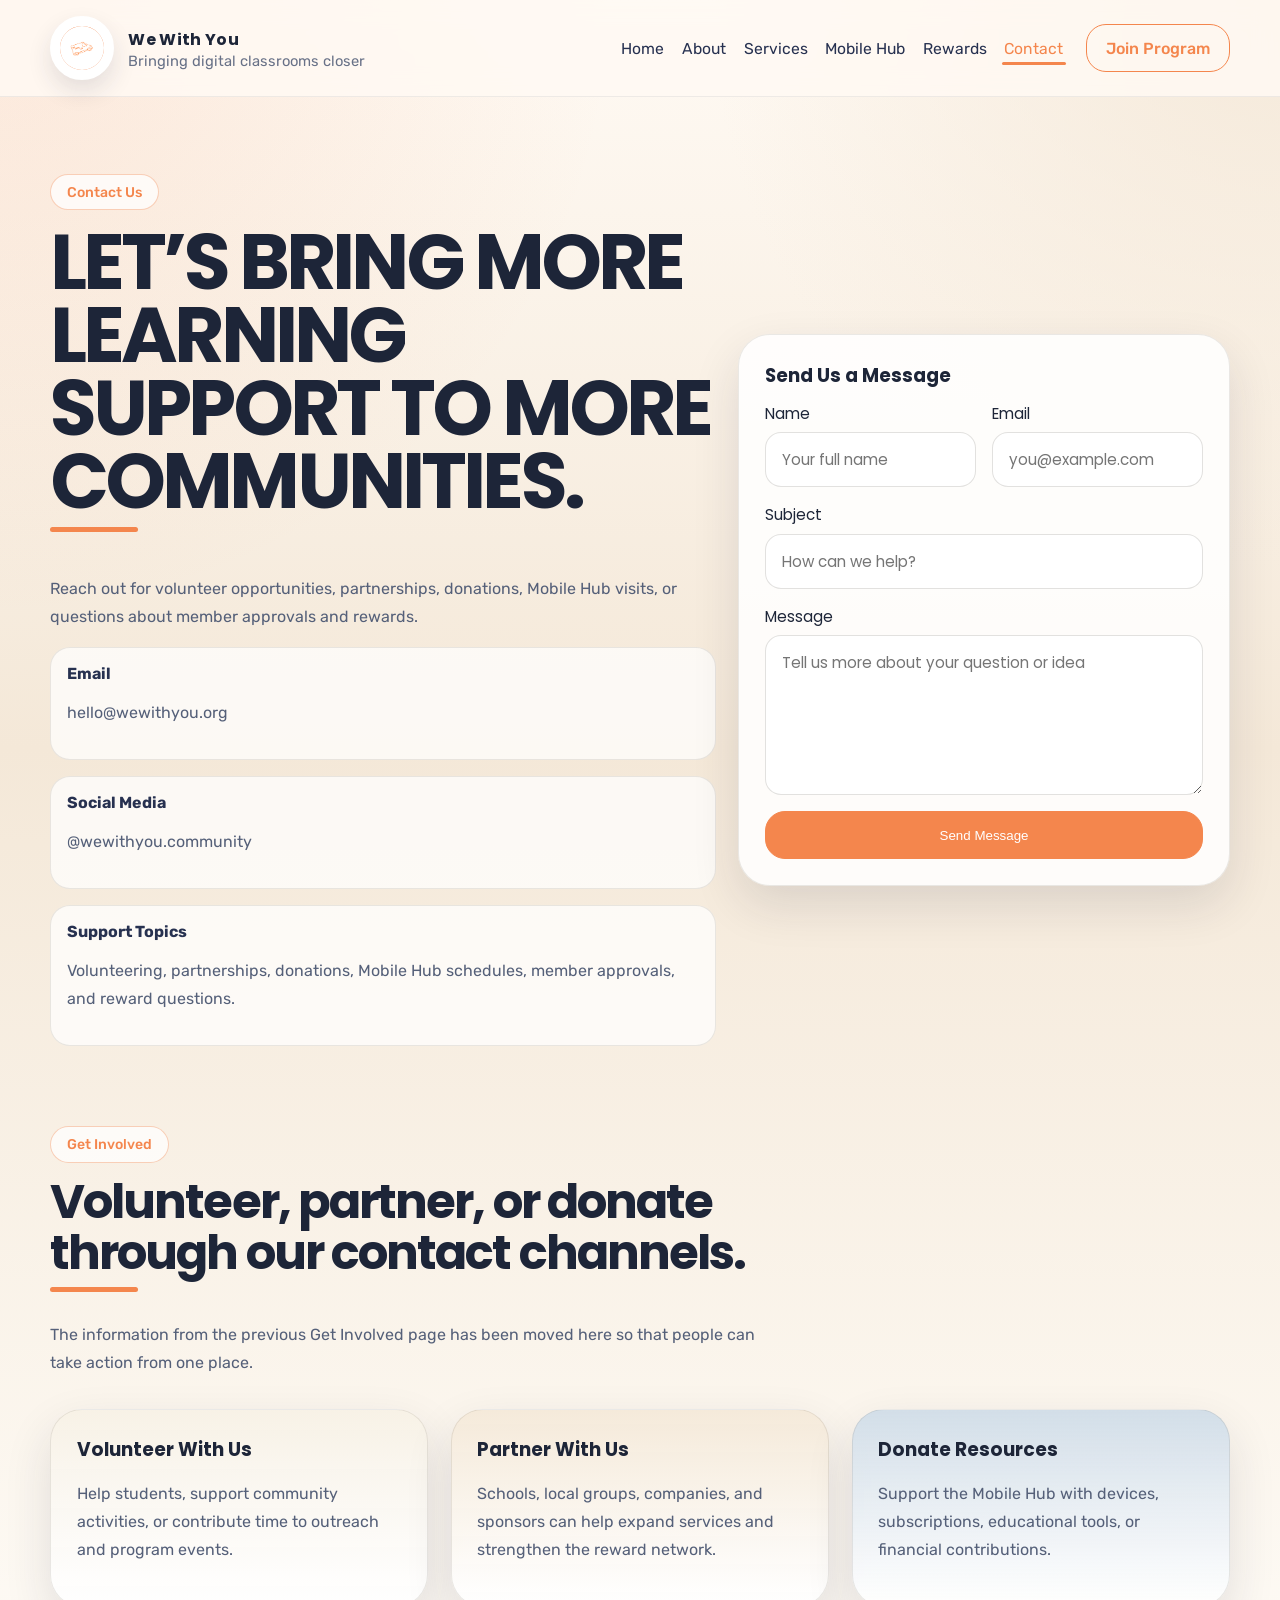
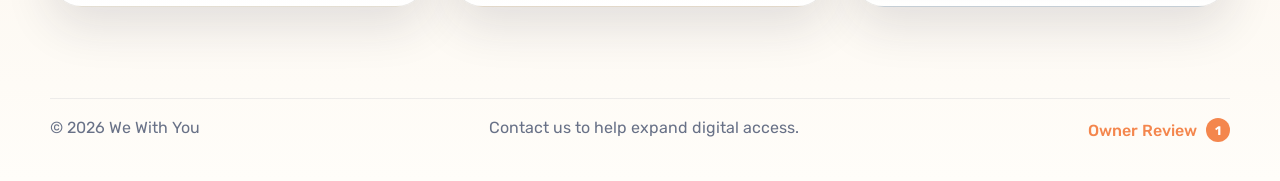
==== contact.html @ 1a8a57bb "Add files via upload" ====
<!DOCTYPE html>
<html lang="en">
<head>
  <meta charset="UTF-8">
  <meta name="viewport" content="width=device-width, initial-scale=1.0">
  <title>We With You | Contact Us</title>
  <meta
    name="description"
    content="Contact We With You for partnerships, volunteering, donations, Mobile Hub visits, and member support."
  >
  <link rel="stylesheet" href="style.css">
</head>
<body>
  <header class="site-header">
    <div class="container nav-row">
      <a class="brand" href="index.html" aria-label="We With You home">
        <div class="brand-mark"><img src="logo.png" alt="We With You Logo"></div>
        <div class="brand-copy">
          <strong>We With You</strong>
          <span>Bringing digital classrooms closer</span>
        </div>
      </a>
      <button class="nav-toggle" type="button" aria-expanded="false" aria-label="Toggle navigation">
        <span class="nav-toggle-box">
          <span></span>
          <span></span>
          <span></span>
        </span>
      </button>
      <div class="nav-panel">
        <nav class="site-nav" aria-label="Primary navigation">
          <a href="index.html">Home</a>
          <a href="about.html">About</a>
          <a href="services.html">Services</a>
          <a href="mobile-hub.html">Mobile Hub</a>
          <a href="rewards.html">Rewards</a>
          <a class="active" href="contact.html">Contact</a>
        </nav>
        <a class="nav-cta" href="sign-in.html">Join Program</a>
      </div>
    </div>
  </header>

  <main>
    <section class="page-hero">
      <div class="container contact-layout">
        <div>
          <span class="eyebrow">Contact Us</span>
          <h1>Let’s bring more learning support to more communities.</h1>
          <p>
            Reach out for volunteer opportunities, partnerships, donations, Mobile Hub visits, or questions about member
            approvals and rewards.
          </p>
          <div class="contact-list">
            <div class="contact-item">
              <strong>Email</strong>
              <p>hello@wewithyou.org</p>
            </div>
            <div class="contact-item">
              <strong>Social Media</strong>
              <p>@wewithyou.community</p>
            </div>
            <div class="contact-item">
              <strong>Support Topics</strong>
              <p>Volunteering, partnerships, donations, Mobile Hub schedules, member approvals, and reward questions.</p>
            </div>
          </div>
        </div>

        <div class="card">
          <h3>Send Us a Message</h3>
          <form onsubmit="event.preventDefault()">
            <div class="field-row">
              <label>
                Name
                <input type="text" name="name" placeholder="Your full name">
              </label>
              <label>
                Email
                <input type="email" name="email" placeholder="you@example.com">
              </label>
            </div>
            <label>
              Subject
              <input type="text" name="subject" placeholder="How can we help?">
            </label>
            <label>
              Message
              <textarea name="message" placeholder="Tell us more about your question or idea"></textarea>
            </label>
            <button class="button button-primary" type="submit">Send Message</button>
          </form>
        </div>
      </div>
    </section>

    <section>
      <div class="container">
        <div class="section-intro">
          <span class="eyebrow">Get Involved</span>
          <h2>Volunteer, partner, or donate through our contact channels.</h2>
          <p>
            The information from the previous Get Involved page has been moved here so that people can take action from
            one place.
          </p>
        </div>

        <div class="cta-grid">
          <article class="card accent-sage">
            <h3>Volunteer With Us</h3>
            <p>Help students, support community activities, or contribute time to outreach and program events.</p>
          </article>
          <article class="card accent-peach">
            <h3>Partner With Us</h3>
            <p>Schools, local groups, companies, and sponsors can help expand services and strengthen the reward network.</p>
          </article>
          <article class="card accent-blue">
            <h3>Donate Resources</h3>
            <p>Support the Mobile Hub with devices, subscriptions, educational tools, or financial contributions.</p>
          </article>
        </div>
      </div>
    </section>
  </main>

  <footer class="site-footer">
    <div class="container footer-row">
      <div>© 2026 We With You</div>
      <div>Contact us to help expand digital access.</div>
    </div>
  </footer>
  <script src="script.js"></script>
</body>
</html>
---- style.css ----
@import url("https://fonts.googleapis.com/css2?family=Poppins:wght@400;700;800&family=Rubik:wght@400;500;700&display=swap");

:root {
  --main-orange: oklch(73.076% 0.1522 46.516);
  --light-orange: #f4a176;
  --title-blue: #1d2538;
  --text-blue: #273150;
  --bg-bisque: #f4e8d8;
  --paper: #fffdf9;
  --paper-soft: #f9f1e6;
  --line: rgba(39, 49, 80, 0.14);
  --shadow: 0 1.2rem 3rem rgba(29, 37, 56, 0.12);
  --radius-xl: 2.4rem;
  --radius-lg: 2rem;
  --radius-md: 1.25rem;
  --max-width: 1180px;
}

* {
  box-sizing: border-box;
}

html {
  scroll-behavior: smooth;
}

body {
  margin: 0;
  font-family: "Rubik", sans-serif;
  color: var(--text-blue);
  background:
    radial-gradient(circle at top left, rgba(244, 161, 118, 0.18), transparent 28%),
    radial-gradient(circle at top right, rgba(244, 232, 216, 0.95), transparent 26%),
    linear-gradient(180deg, #fffaf4 0%, var(--bg-bisque) 42%, #fffdf9 100%);
}

img {
  display: block;
  max-width: 100%;
}

a {
  color: inherit;
  text-decoration: none;
}

.container {
  width: min(var(--max-width), calc(100% - 2rem));
  margin: 0 auto;
}

.site-header {
  position: sticky;
  top: 0;
  z-index: 20;
  backdrop-filter: blur(12px);
  background: rgba(255, 250, 244, 0.84);
  border-bottom: 1px solid rgba(39, 49, 80, 0.08);
}

.nav-row {
  display: flex;
  align-items: center;
  justify-content: space-between;
  gap: 1rem;
  padding: 1rem 0;
}

.brand {
  display: flex;
  align-items: center;
  gap: 0.9rem;
}

.brand-mark {
  width: 64px;
  height: 64px;
  border-radius: 50%;
  background: var(--main-orange);
  border: 10px solid #fff;
  color: #fff;
  font-family: "Poppins", sans-serif;
  font-weight: 700;
  display: grid;
  place-items: center;
  box-shadow: 0 0.7rem 1.5rem rgba(29, 37, 56, 0.12);
}

.brand-mark img {
  width: 100%;
  height: 100%;
  object-fit: cover;
  border-radius: 50%;
}

.brand-copy strong {
  display: block;
  color: var(--title-blue);
  font-family: "Poppins", sans-serif;
  font-size: 1rem;
  letter-spacing: 0.02em;
}

.brand-copy span {
  display: block;
  color: #687187;
  font-size: 0.92rem;
}

.site-nav {
  display: flex;
  flex-wrap: wrap;
  justify-content: center;
  gap: 0.8rem;
}

.nav-panel {
  display: flex;
  align-items: center;
  gap: 1.25rem;
  margin-left: auto;
}

.site-nav a {
  position: relative;
  padding: 0.45rem 0.15rem;
  color: var(--text-blue);
  font-size: 0.98rem;
  transition: color 0.25s ease;
}

.site-nav a::after {
  content: "";
  position: absolute;
  left: 0;
  bottom: 0;
  width: 0;
  height: 3px;
  border-radius: 999px;
  background: var(--main-orange);
  transition: width 0.25s ease;
}

.site-nav a:hover,
.site-nav a:focus-visible,
.site-nav a.active {
  color: var(--main-orange);
}

.site-nav a:hover::after,
.site-nav a:focus-visible::after,
.site-nav a.active::after {
  width: 100%;
}

.nav-cta {
  display: inline-flex;
  align-items: center;
  justify-content: center;
  min-height: 48px;
  padding: 0.8rem 1.2rem;
  border-radius: 20px;
  border: 1px solid var(--main-orange);
  color: var(--main-orange);
  font-weight: 500;
  transition: background-color 0.25s ease, color 0.25s ease, transform 0.2s ease;
}

.nav-cta:hover,
.nav-cta:focus-visible {
  background: var(--main-orange);
  color: #fff;
  transform: translateY(-1px);
}

.nav-toggle {
  display: none;
  align-items: center;
  justify-content: center;
  width: 52px;
  height: 52px;
  margin-left: auto;
  border: 1px solid rgba(244, 134, 77, 0.35);
  border-radius: 18px;
  background: rgba(255, 255, 255, 0.86);
  color: var(--title-blue);
  cursor: pointer;
  transition: border-color 0.2s ease, background-color 0.2s ease, transform 0.2s ease;
}

.nav-toggle:hover,
.nav-toggle:focus-visible {
  border-color: var(--main-orange);
  background: rgba(244, 134, 77, 0.08);
  transform: translateY(-1px);
}

.nav-toggle-box {
  display: inline-grid;
  gap: 5px;
}

.nav-toggle-box span {
  display: block;
  width: 22px;
  height: 2px;
  border-radius: 999px;
  background: currentColor;
  transition: transform 0.2s ease, opacity 0.2s ease;
}

.nav-row.nav-open .nav-toggle-box span:nth-child(1) {
  transform: translateY(7px) rotate(45deg);
}

.nav-row.nav-open .nav-toggle-box span:nth-child(2) {
  opacity: 0;
}

.nav-row.nav-open .nav-toggle-box span:nth-child(3) {
  transform: translateY(-7px) rotate(-45deg);
}

.page-hero,
.hero {
  padding: 4.8rem 0 3.6rem;
}

.hero-grid,
.split-layout,
.feature-grid,
.cta-grid,
.contact-layout,
.info-grid,
.steps-grid,
.reward-grid,
.list-grid {
  display: grid;
  gap: 1.4rem;
}

.hero-grid,
.split-layout,
.contact-layout {
  grid-template-columns: 1.15fr 0.85fr;
  align-items: center;
}

.feature-grid,
.cta-grid,
.steps-grid,
.reward-grid {
  grid-template-columns: repeat(3, minmax(0, 1fr));
}

.info-grid,
.list-grid {
  grid-template-columns: repeat(2, minmax(0, 1fr));
}

.eyebrow {
  display: inline-flex;
  align-items: center;
  padding: 0.55rem 1rem;
  border-radius: 999px;
  border: 1px solid rgba(244, 161, 118, 0.5);
  background: rgba(255, 255, 255, 0.74);
  color: var(--main-orange);
  font-size: 0.88rem;
  font-weight: 500;
}

h1,
h2,
h3,
h4 {
  margin-top: 0;
  color: var(--title-blue);
  font-family: "Poppins", sans-serif;
}

.hero h1,
.page-hero h1 {
  position: relative;
  display: inline-block;
  margin: 1rem 0 1rem;
  padding-bottom: 0.7rem;
  font-size: clamp(2.75rem, 6vw, 5rem);
  line-height: 0.95;
  letter-spacing: -0.05em;
  text-transform: uppercase;
}

.hero h1::after,
.page-hero h1::after,
.section-intro h2::after {
  content: "";
  display: block;
  width: 5.5rem;
  height: 0.32rem;
  margin-top: 0.55rem;
  border-radius: 999px;
  background: var(--main-orange);
}

.hero h2,
.page-hero h2 {
  margin: 0 0 1rem;
  font-size: clamp(1.1rem, 2vw, 1.5rem);
  color: var(--text-blue);
  font-family: "Rubik", sans-serif;
  font-weight: 500;
}

.hero p,
.page-hero p,
.section-intro p,
.card p,
.card li,
.contact-item p {
  color: #556079;
  line-height: 1.75;
}

.hero-actions {
  display: flex;
  flex-wrap: wrap;
  gap: 0.9rem;
  margin-top: 1.7rem;
}

.button {
  display: inline-flex;
  align-items: center;
  justify-content: center;
  min-height: 48px;
  padding: 0.8rem 1.2rem;
  border-radius: 20px;
  border: 1px solid var(--main-orange);
  color: var(--main-orange);
  font-weight: 500;
  transition: background-color 0.25s ease, color 0.25s ease, transform 0.2s ease;
}

.button:hover,
.button:focus-visible {
  background: var(--main-orange);
  color: #fff;
  transform: translateY(-1px);
}

.button-primary {
  background: var(--main-orange);
  border-color: var(--main-orange);
  color: #fff;
}

.button-primary:hover,
.button-primary:focus-visible {
  background: #fff;
  border-color: var(--main-orange);
  color: var(--main-orange);
}

.button-secondary {
  background: transparent;
  border-color: var(--main-orange);
  color: var(--main-orange);
}

.button-secondary:hover,
.button-secondary:focus-visible {
  background: var(--main-orange);
  border-color: var(--main-orange);
  color: #fff;
}

.visual-stack {
  position: relative;
  min-height: 520px;
}

.card,
.photo-card,
.stat-card,
.wide-banner {
  border-radius: var(--radius-lg);
  box-shadow: var(--shadow);
}

.card,
.stat-card {
  border: 1px solid rgba(122, 117, 109, 0.16);
  background: rgba(255, 255, 255, 0.86);
}

.card {
  padding: 1.6rem;
}

.photo-card {
  overflow: hidden;
  border: 3px solid rgba(122, 117, 109, 0.28);
  background: #fff;
}

.photo-card img {
  width: 100%;
  height: 100%;
  object-fit: cover;
}

.photo-main {
  position: absolute;
  inset: 3rem 2.4rem 4.2rem 0;
}

.photo-top {
  position: absolute;
  top: 0;
  right: 0;
  width: 44%;
  height: 172px;
  transform: rotate(4deg);
}

.photo-bottom {
  position: absolute;
  right: 1rem;
  bottom: 0;
  width: 48%;
  height: 185px;
  transform: rotate(-4deg);
}

.overlay-note {
  position: absolute;
  left: 1rem;
  right: 1rem;
  bottom: 1rem;
  padding: 0.9rem 1rem;
  border-radius: 1rem;
  color: #fff;
  font-weight: 500;
  background: linear-gradient(180deg, rgba(29, 37, 56, 0.16), rgba(29, 37, 56, 0.86));
}

.stat-card {
  position: absolute;
  left: 1.25rem;
  bottom: 0.8rem;
  padding: 1rem 1.1rem;
}

.stat-card strong {
  display: block;
  color: var(--main-orange);
  font-family: "Poppins", sans-serif;
  font-size: 1.12rem;
}

section {
  padding: 1.4rem 0 4.2rem;
}

.section-intro {
  max-width: 720px;
  margin-bottom: 2rem;
}

.section-intro h2 {
  display: inline-block;
  margin: 0.9rem 0 0.8rem;
  font-size: clamp(2rem, 4vw, 3rem);
  line-height: 1.05;
  letter-spacing: -0.04em;
}

.card h3,
.card h4 {
  margin-bottom: 0.75rem;
}

.card ul {
  margin: 0;
  padding-left: 1.1rem;
}

.accent-orange {
  background: linear-gradient(180deg, rgba(244, 134, 77, 0.14), rgba(255, 255, 255, 0.92));
}

.accent-blue {
  background: linear-gradient(180deg, rgba(195, 213, 230, 0.72), rgba(255, 255, 255, 0.92));
}

.accent-peach {
  background: linear-gradient(180deg, rgba(244, 232, 216, 0.92), rgba(255, 255, 255, 0.95));
}

.accent-sage {
  background: linear-gradient(180deg, rgba(247, 241, 230, 0.94), rgba(255, 255, 255, 0.96));
}

.step-card {
  position: relative;
  padding-top: 4.6rem;
}

.step-badge {
  position: absolute;
  top: 1.25rem;
  left: 1.25rem;
  display: grid;
  place-items: center;
  width: 48px;
  height: 48px;
  border-radius: 15px;
  background: var(--main-orange);
  color: #fff;
  font-family: "Poppins", sans-serif;
  font-weight: 700;
}

.wide-banner {
  padding: 2rem;
  background: linear-gradient(135deg, var(--title-blue), #2a3552);
  color: #fff;
}

.wide-banner p {
  color: rgba(255, 255, 255, 0.82);
}

.quote {
  margin: 0;
  color: #fff;
  font-family: "Poppins", sans-serif;
  font-size: clamp(1.45rem, 2vw, 2rem);
  line-height: 1.3;
}

.contact-list {
  display: grid;
  gap: 1rem;
}

.contact-item {
  padding: 1rem;
  border-radius: var(--radius-md);
  border: 1px solid rgba(122, 117, 109, 0.16);
  background: rgba(255, 255, 255, 0.72);
}

form {
  display: grid;
  gap: 1rem;
}

.field-row {
  display: grid;
  grid-template-columns: repeat(2, minmax(0, 1fr));
  gap: 1rem;
}

label {
  display: grid;
  gap: 0.45rem;
  color: var(--title-blue);
  font-family: "Poppins", sans-serif;
  font-size: 0.95rem;
}

input,
textarea {
  width: 100%;
  padding: 0.95rem 1rem;
  border: 1px solid rgba(122, 117, 109, 0.22);
  border-radius: 1rem;
  background: rgba(255, 255, 255, 0.96);
  color: var(--text-blue);
  font: inherit;
}

input:focus,
textarea:focus {
  outline: 2px solid rgba(244, 161, 118, 0.35);
  border-color: var(--light-orange);
}

textarea {
  min-height: 160px;
  resize: vertical;
}

.site-footer {
  padding: 1.5rem 0 2.4rem;
  color: #687187;
}

.footer-row {
  display: flex;
  flex-wrap: wrap;
  justify-content: space-between;
  gap: 1rem;
  padding-top: 1.2rem;
  border-top: 1px solid rgba(39, 49, 80, 0.08);
}

@media (max-width: 1024px) {
  .hero-grid,
  .split-layout,
  .feature-grid,
  .cta-grid,
  .contact-layout,
  .info-grid,
  .steps-grid,
  .reward-grid,
  .list-grid {
    grid-template-columns: 1fr;
  }

  .nav-row {
    flex-wrap: wrap;
  }

  .nav-toggle {
    display: inline-flex;
  }

  .nav-panel {
    display: none;
    order: 3;
    width: 100%;
    flex-direction: column;
    align-items: stretch;
    gap: 1rem;
    padding-top: 1rem;
    border-top: 1px solid rgba(39, 49, 80, 0.08);
  }

  .nav-row.nav-open .nav-panel {
    display: flex;
  }

  .site-nav {
    width: 100%;
    flex-direction: column;
    align-items: stretch;
    justify-content: flex-start;
    gap: 0.2rem;
  }

  .site-nav a {
    width: 100%;
    padding: 0.85rem 0;
  }

  .site-nav a::after {
    display: none;
  }

  .nav-cta {
    width: 100%;
  }

  .visual-stack {
    min-height: 430px;
  }
}

@media (max-width: 720px) {
  .hero-actions,
  .field-row,
  .footer-row {
    display: grid;
    grid-template-columns: 1fr;
  }

  .nav-cta {
    width: 100%;
  }

  .hero,
  .page-hero {
    padding-top: 3rem;
  }

  .hero h1,
  .page-hero h1 {
    font-size: clamp(2.4rem, 12vw, 3.9rem);
  }

  .visual-stack {
    min-height: 390px;
  }

  .photo-main {
    inset: 2rem 0.5rem 4.2rem 0;
  }

  .photo-top {
    width: 50%;
  }

  .photo-bottom {
    width: 56%;
  }
}

.member-overline {
  margin: 0 0 0.35rem;
  color: var(--main-orange);
  font-size: 0.85rem;
  font-weight: 500;
  letter-spacing: 0.02em;
  text-transform: uppercase;
}

.member-banner-root,
.owner-stats,
.queue-columns,
.activity-list,
.reward-store-grid,
.reward-history-grid,
.contribution-grid,
.auth-layout {
  display: grid;
  gap: 1.4rem;
}

.member-banner {
  display: flex;
  justify-content: space-between;
  gap: 1.4rem;
  padding: 1.4rem 1.6rem;
  border: 1px solid rgba(122, 117, 109, 0.16);
  border-radius: var(--radius-lg);
  background: rgba(255, 255, 255, 0.9);
  box-shadow: var(--shadow);
}

.member-profile {
  display: flex;
  align-items: center;
  gap: 1rem;
}

.member-avatar {
  display: grid;
  place-items: center;
  width: 72px;
  height: 72px;
  overflow: hidden;
  border-radius: 50%;
  background: linear-gradient(135deg, var(--main-orange), var(--light-orange));
  color: #fff;
  font-family: "Poppins", sans-serif;
  font-weight: 700;
  font-size: 1.1rem;
}

.member-avatar img {
  width: 100%;
  height: 100%;
  object-fit: cover;
}

.member-meta h3,
.points-overview h3,
.status-panel h3,
.queue-card-head h3 {
  margin-bottom: 0.35rem;
}

.member-meta p,
.points-overview p,
.status-panel p,
.queue-card-head p {
  margin: 0;
}

.points-overview {
  position: relative;
  text-align: right;
}

.points-total-wrap {
  position: relative;
  display: inline-flex;
  align-items: center;
  justify-content: flex-end;
  min-width: 160px;
  margin: 0.2rem 0 0.8rem auto;
}

.points-total-wrap strong {
  color: var(--title-blue);
  font-family: "Poppins", sans-serif;
  font-size: clamp(2rem, 4vw, 3rem);
  line-height: 1;
}

.points-delta-stack {
  position: absolute;
  left: -1.8rem;
  display: grid;
  gap: 0.35rem;
}

.points-delta {
  position: absolute;
  left: 0;
  padding: 0.2rem 0.55rem;
  border-radius: 999px;
  font-size: 0.86rem;
  font-weight: 700;
  opacity: 0;
  animation: pointsFloat 1.4s ease forwards;
}

.points-delta.positive {
  background: rgba(40, 168, 69, 0.14);
  color: #1f8d3c;
}

.points-delta.negative {
  background: rgba(220, 53, 69, 0.12);
  color: #cc2b3c;
}

@keyframes pointsFloat {
  0% {
    opacity: 0;
    transform: translateY(6px);
  }
  15% {
    opacity: 1;
  }
  100% {
    opacity: 0;
    transform: translateY(-26px);
  }
}

.member-quick-actions,
.card-actions,
.guest-actions,
.modal-actions {
  display: flex;
  flex-wrap: wrap;
  gap: 0.75rem;
}

.compact-button {
  min-height: 44px;
  padding: 0.72rem 1rem;
}

.guest-banner,
.status-panel {
  align-items: center;
}

.status-panel,
.empty-state {
  padding: 1.35rem 1.5rem;
  border: 1px solid rgba(122, 117, 109, 0.16);
  border-radius: var(--radius-lg);
  background: rgba(255, 255, 255, 0.86);
  box-shadow: var(--shadow);
}

.detail-list {
  display: grid;
  grid-template-columns: repeat(2, minmax(0, 1fr));
  gap: 0.85rem 1rem;
  margin: 1rem 0;
}

.detail-list div {
  display: grid;
  gap: 0.25rem;
}

.detail-list strong {
  color: var(--title-blue);
  font-family: "Poppins", sans-serif;
  font-size: 0.9rem;
}

.status-chip,
.point-pill {
  display: inline-flex;
  align-items: center;
  justify-content: center;
  width: fit-content;
  padding: 0.35rem 0.7rem;
  border-radius: 999px;
  font-size: 0.84rem;
  font-weight: 600;
}

.status-chip.open,
.point-pill {
  background: rgba(244, 134, 77, 0.14);
  color: var(--main-orange);
}

.status-chip.pending {
  background: rgba(255, 193, 7, 0.16);
  color: #946200;
}

.status-chip.approved {
  background: rgba(40, 168, 69, 0.14);
  color: #1f8d3c;
}

.status-chip.denied {
  background: rgba(220, 53, 69, 0.12);
  color: #cc2b3c;
}

.contribution-card,
.queue-card,
.reward-card,
.reward-history-card,
.activity-row {
  display: grid;
  gap: 1rem;
}

.contribution-card-head,
.queue-card-head,
.activity-main,
.activity-footer,
.reward-card-footer {
  display: flex;
  justify-content: space-between;
  gap: 1rem;
  align-items: flex-start;
}

.activity-meta {
  display: grid;
  gap: 0.35rem;
  text-align: right;
  color: #687187;
  font-size: 0.92rem;
}

.owner-stats {
  grid-template-columns: repeat(3, minmax(0, 1fr));
}

.owner-stat-card strong {
  display: block;
  margin-top: 0.5rem;
  color: var(--main-orange);
  font-family: "Poppins", sans-serif;
  font-size: 2.2rem;
}

.queue-columns,
.auth-layout {
  grid-template-columns: repeat(2, minmax(0, 1fr));
}

.auth-methods {
  display: inline-flex;
  padding: 0.35rem;
  border-radius: 999px;
  background: rgba(244, 232, 216, 0.88);
}

.auth-method-toggle {
  border: 0;
  background: transparent;
  color: var(--text-blue);
  padding: 0.7rem 1rem;
  border-radius: 999px;
  font: inherit;
  font-weight: 500;
}

.auth-method-toggle.active {
  background: #fff;
  color: var(--main-orange);
  box-shadow: 0 0.5rem 1rem rgba(29, 37, 56, 0.08);
}

.hidden {
  display: none !important;
}

.field-note {
  margin: 0;
  color: #687187;
  font-size: 0.9rem;
}

.owner-review-link {
  display: inline-flex;
  align-items: center;
  gap: 0.55rem;
  color: var(--main-orange);
  font-weight: 500;
}

.notification-badge {
  display: inline-grid;
  place-items: center;
  min-width: 24px;
  height: 24px;
  padding: 0 0.4rem;
  border-radius: 999px;
  background: var(--main-orange);
  color: #fff;
  font-size: 0.78rem;
  font-weight: 700;
}

#app-modal-root {
  position: fixed;
  inset: 0;
  z-index: 50;
  display: none;
}

#app-modal-root.is-open {
  display: block;
}

.app-modal-backdrop {
  position: absolute;
  inset: 0;
  background: rgba(29, 37, 56, 0.42);
}

.app-modal {
  position: relative;
  z-index: 1;
  width: min(540px, calc(100% - 2rem));
  margin: 12vh auto 0;
  padding: 1.5rem;
  border-radius: var(--radius-lg);
  background: #fff;
  box-shadow: 0 1.5rem 3rem rgba(29, 37, 56, 0.24);
}

.app-modal h3 {
  margin-bottom: 0.65rem;
}

.app-modal p {
  margin-top: 0;
  margin-bottom: 1.15rem;
  color: #556079;
  line-height: 1.7;
}

.modal-button {
  display: inline-flex;
  align-items: center;
  justify-content: center;
  min-height: 44px;
  padding: 0.72rem 1rem;
  border-radius: 16px;
  border: 1px solid var(--main-orange);
  font: inherit;
  font-weight: 500;
}

.modal-button-primary {
  background: var(--main-orange);
  color: #fff;
}

.modal-button-secondary {
  background: #fff;
  color: var(--main-orange);
}

@media (max-width: 1024px) {
  .member-banner,
  .contribution-card-head,
  .queue-card-head,
  .activity-main,
  .activity-footer,
  .reward-card-footer {
    flex-direction: column;
  }

  .points-overview {
    text-align: left;
  }

  .points-total-wrap {
    margin-left: 0;
  }

  .owner-stats,
  .queue-columns,
  .auth-layout {
    grid-template-columns: 1fr;
  }
}

@media (max-width: 720px) {
  .detail-list {
    grid-template-columns: 1fr;
  }

  .member-profile {
    align-items: flex-start;
  }
}
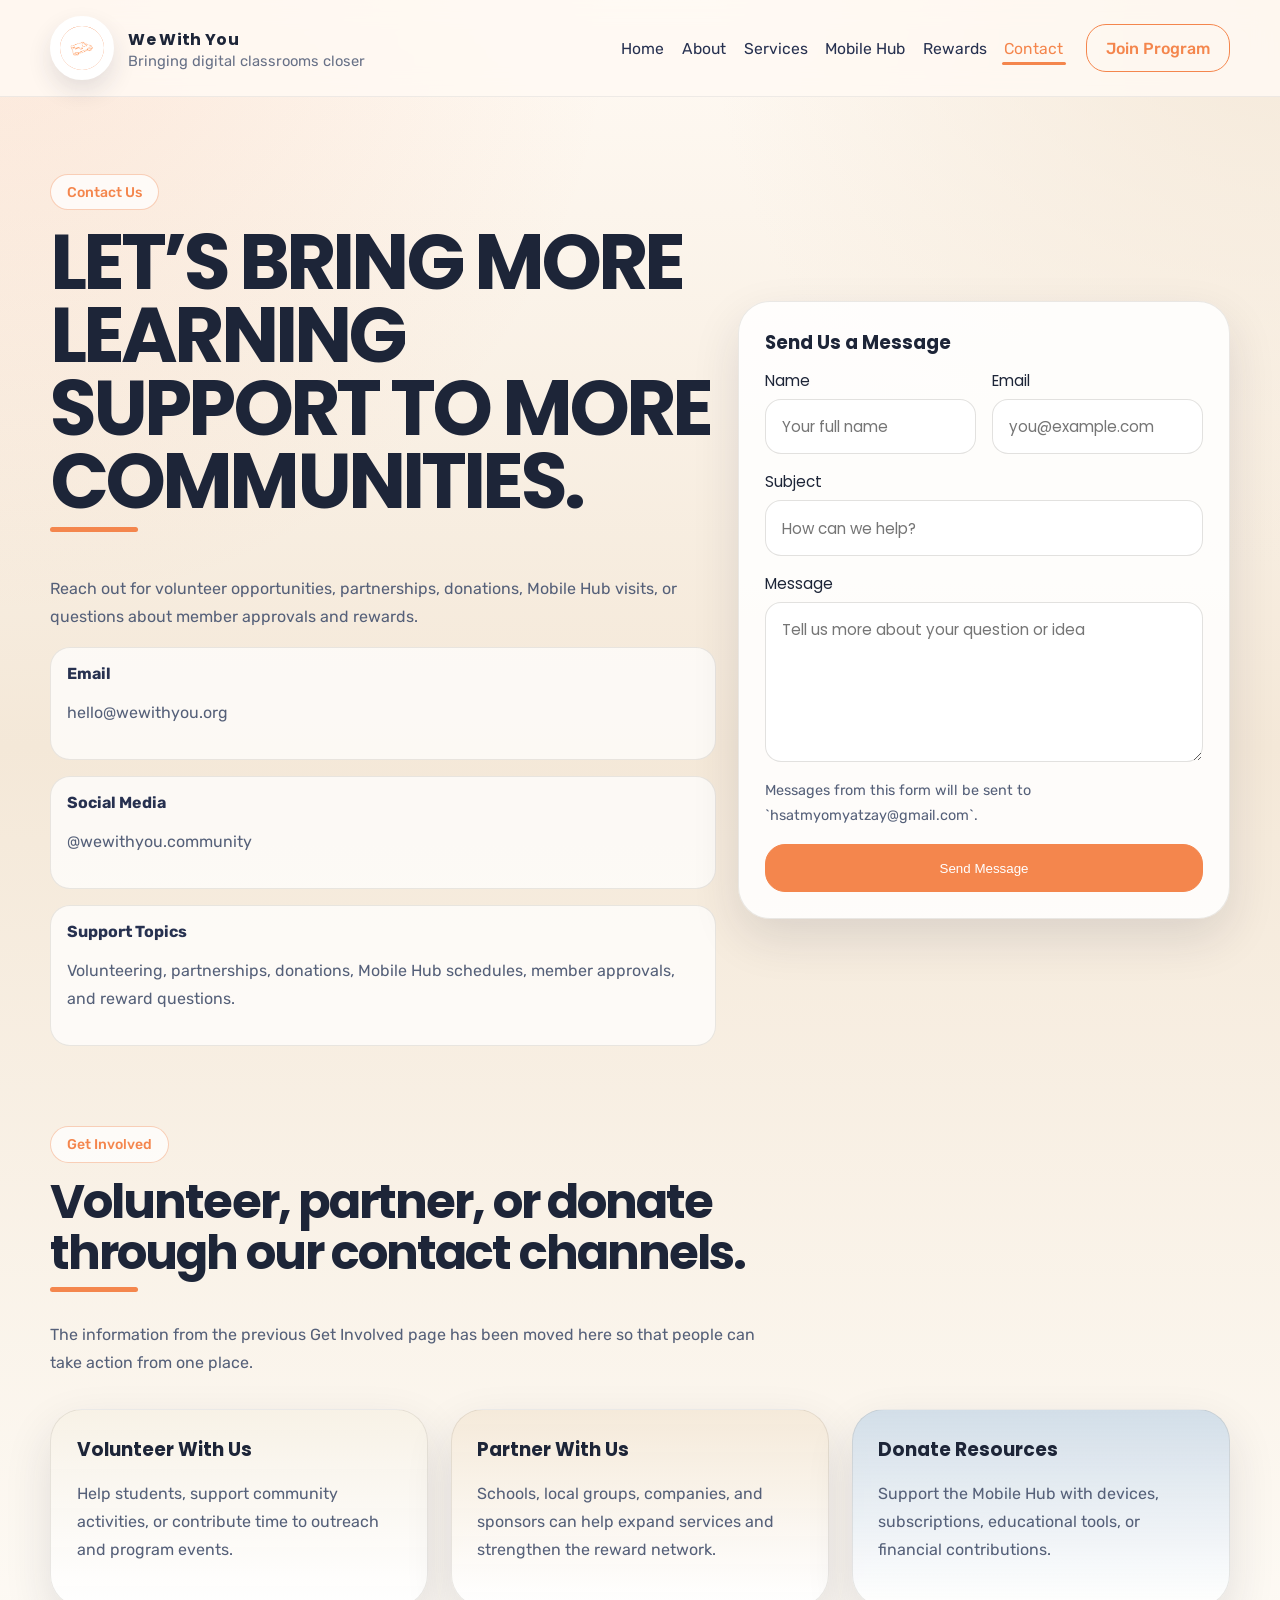
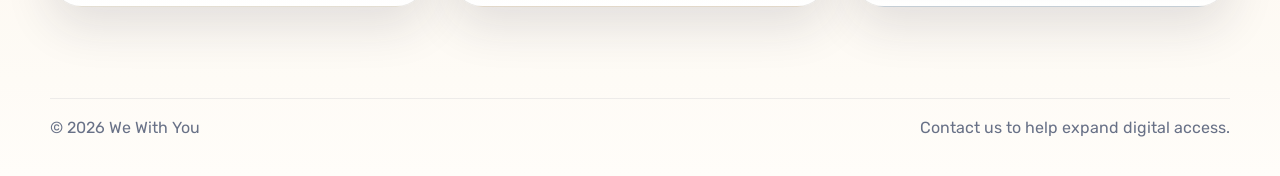
==== commit f4bce4db: "Add files via upload" ====
--- a/contact.html
+++ b/contact.html
@@ -69,7 +69,7 @@
 
         <div class="card">
           <h3>Send Us a Message</h3>
-          <form onsubmit="event.preventDefault()">
+          <form id="contact-form">
             <div class="field-row">
               <label>
                 Name
@@ -88,6 +88,7 @@
               Message
               <textarea name="message" placeholder="Tell us more about your question or idea"></textarea>
             </label>
+            <p class="field-note">Messages from this form will be sent to `hsatmyomyatzay@gmail.com`.</p>
             <button class="button button-primary" type="submit">Send Message</button>
           </form>
         </div>
--- a/style.css
+++ b/style.css
@@ -724,7 +724,9 @@
 .reward-store-grid,
 .reward-history-grid,
 .contribution-grid,
-.auth-layout {
+.auth-layout,
+.auth-shell,
+.auth-stack {
   display: grid;
   gap: 1.4rem;
 }
@@ -951,7 +953,7 @@
 }
 
 .owner-stats {
-  grid-template-columns: repeat(3, minmax(0, 1fr));
+  grid-template-columns: repeat(4, minmax(0, 1fr));
 }
 
 .owner-stat-card strong {
@@ -965,6 +967,30 @@
 .queue-columns,
 .auth-layout {
   grid-template-columns: repeat(2, minmax(0, 1fr));
+}
+
+.auth-shell {
+  grid-template-columns: 1.1fr 0.9fr;
+  align-items: start;
+}
+
+.auth-stack {
+  grid-template-columns: 1fr;
+}
+
+.auth-card,
+.auth-side-card {
+  align-self: start;
+}
+
+.auth-switch-text {
+  margin: 0;
+  color: #687187;
+}
+
+.auth-switch-text a {
+  color: var(--main-orange);
+  font-weight: 600;
 }
 
 .auth-methods {
@@ -1102,7 +1128,8 @@
 
   .owner-stats,
   .queue-columns,
-  .auth-layout {
+  .auth-layout,
+  .auth-shell {
     grid-template-columns: 1fr;
   }
 }
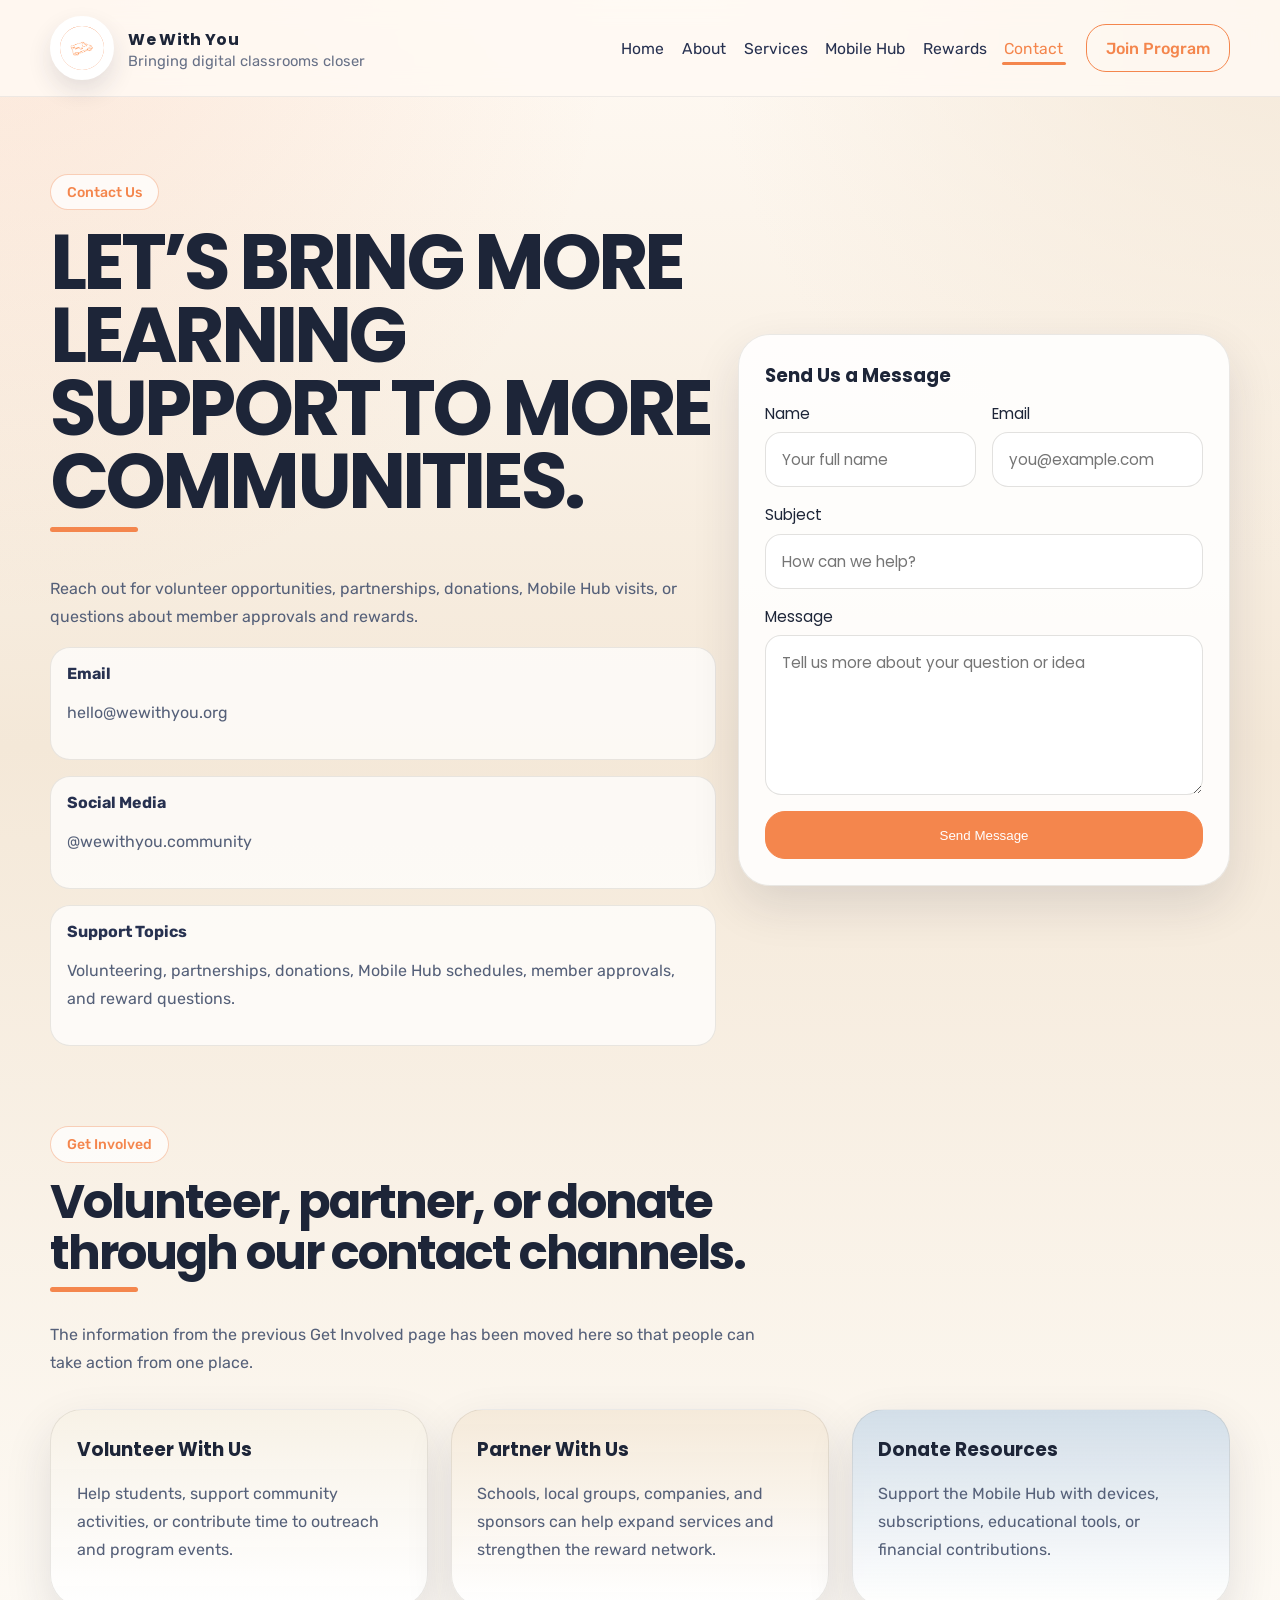
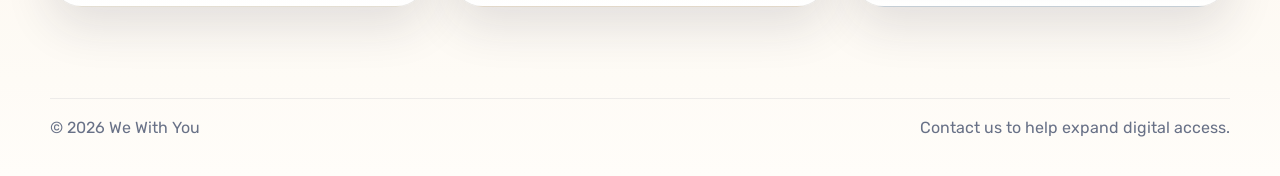
==== commit f677a543: "Update contact.html" ====
--- a/contact.html
+++ b/contact.html
@@ -88,7 +88,6 @@
               Message
               <textarea name="message" placeholder="Tell us more about your question or idea"></textarea>
             </label>
-            <p class="field-note">Messages from this form will be sent to `hsatmyomyatzay@gmail.com`.</p>
             <button class="button button-primary" type="submit">Send Message</button>
           </form>
         </div>
